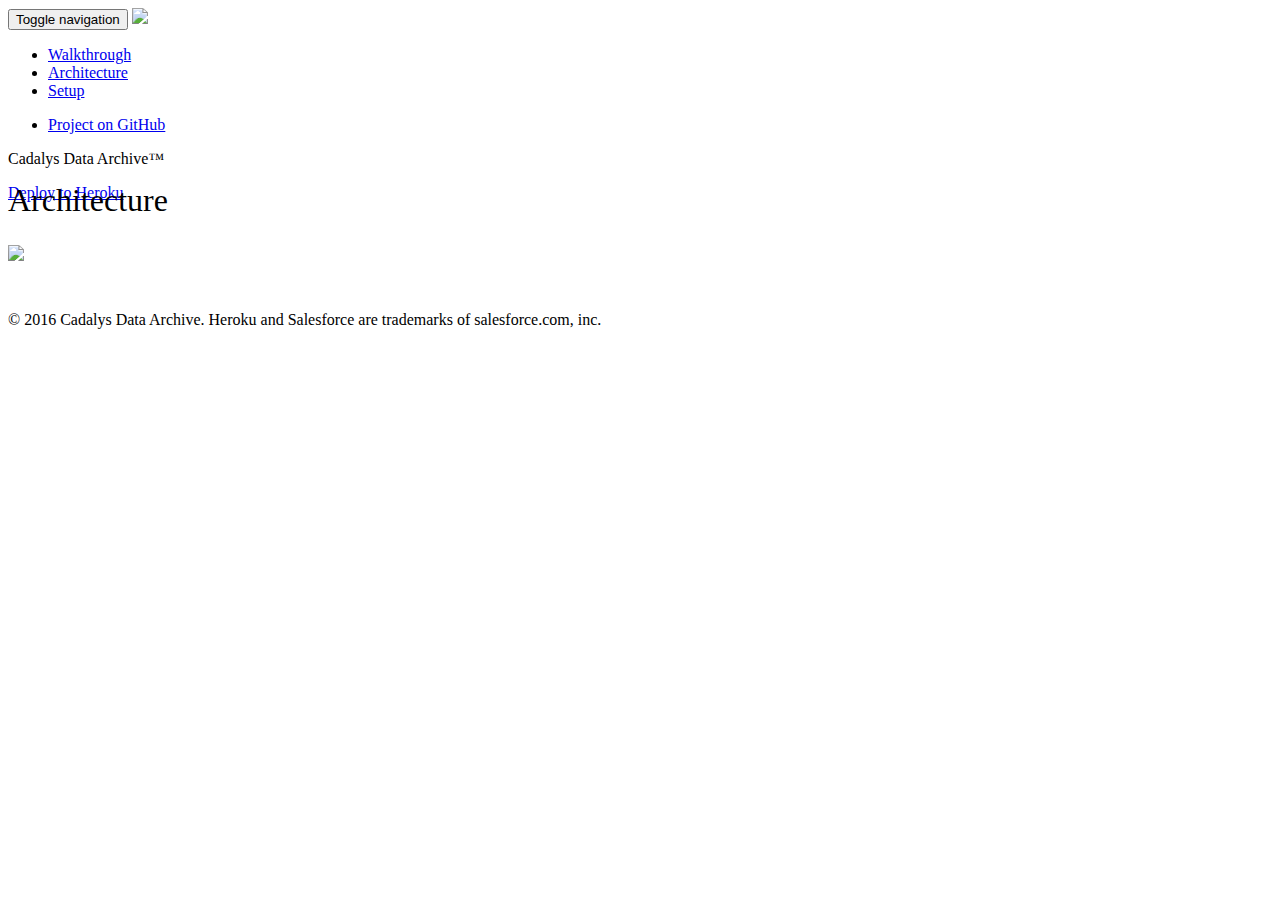
==== architecture.html @ d70b4af3 "changes 12/04/2016" ====
<!DOCTYPE html>
<html>
	<head>
		<meta charset="utf-8">
		<meta name="viewport" content="width=device-width, initial-scale=1">
		<meta http-equiv="X-UA-Compatible" content="IE=edge">
  		<title>Cadalys</title>
  		<link href="css/bootstrap.min.css" rel="stylesheet">
  		<link href="css/styles.css" rel="stylesheet">
  		<script src="js/jquery.min.js"></script>
		<script src="js/bootstrap.min.js"></script>
		<script src="deployBtn.js"></script>
		<script>
			$(document).ready( function(){
	            var deployHref = window.deployBtnLocation;
	            $(".btnDeploy").attr("href",deployHref);
	        });
		</script>
		<style>
			h1.title{
				text-align:left;
				font-size: 32px;
			    font-weight: 400;
			    margin-bottom: 16px;
			    margin-top:-20px;
			}
			.content_desc img{
				margin-bottom: 30px;
    			margin-top: 10px;
			}
		</style>
	</head>
	<body>
		<div class="navbar navbar-default navbar-static-top" role="navigation">
			<div class="container">
			    <div class="navbar-header">
			        <button type="button" class="navbar-toggle" data-toggle="collapse" data-target=".navbar-collapse"> <span class="sr-only">Toggle navigation</span> <span class="icon-bar"></span> <span class="icon-bar"></span> <span class="icon-bar"></span> </button>
			        <a class="navbar-brand" href="index.html"><img class="img_logo" src="images/logo.png" /></a> </div>
			    <div class="navbar-collapse collapse">
			    <ul class="nav navbar-nav">
			        <li><a href="walkthrough.html">Walkthrough</a></li>
			        <li><a href="architecture.html">Architecture</a></li>
			        <li><a href="setup.html">Setup</a></li>
			    </ul>
			    <ul class="nav navbar-nav navbar-right">
			        <li><a target="_blank" href="https://github.com/Cadalys/CadalysDataArchive">Project on GitHub</a></li>
			    </ul>
			    </div>
			</div>
		</div>
		<div class="jumbotron">
			<div class="container center">
			  	<p class="img_text">Cadalys Data Archive&#8482;</p>
			  	<a href="#" class="btnDeploy"><span>Deploy to Heroku</span></a>
		  	</div>
		  </div>
		</div>
		<div class="content_desc">
			<div class="container center">
				<h1 class="title">Architecture</h1>
				<img src="images/architect.png" />
			</div>
		</div>
		<div class="footer">
			<div class="container">
				<p>© 2016 Cadalys Data Archive. Heroku and Salesforce are trademarks of salesforce.com, inc.</p>
			</div>
		</div>
	</body>
</html>
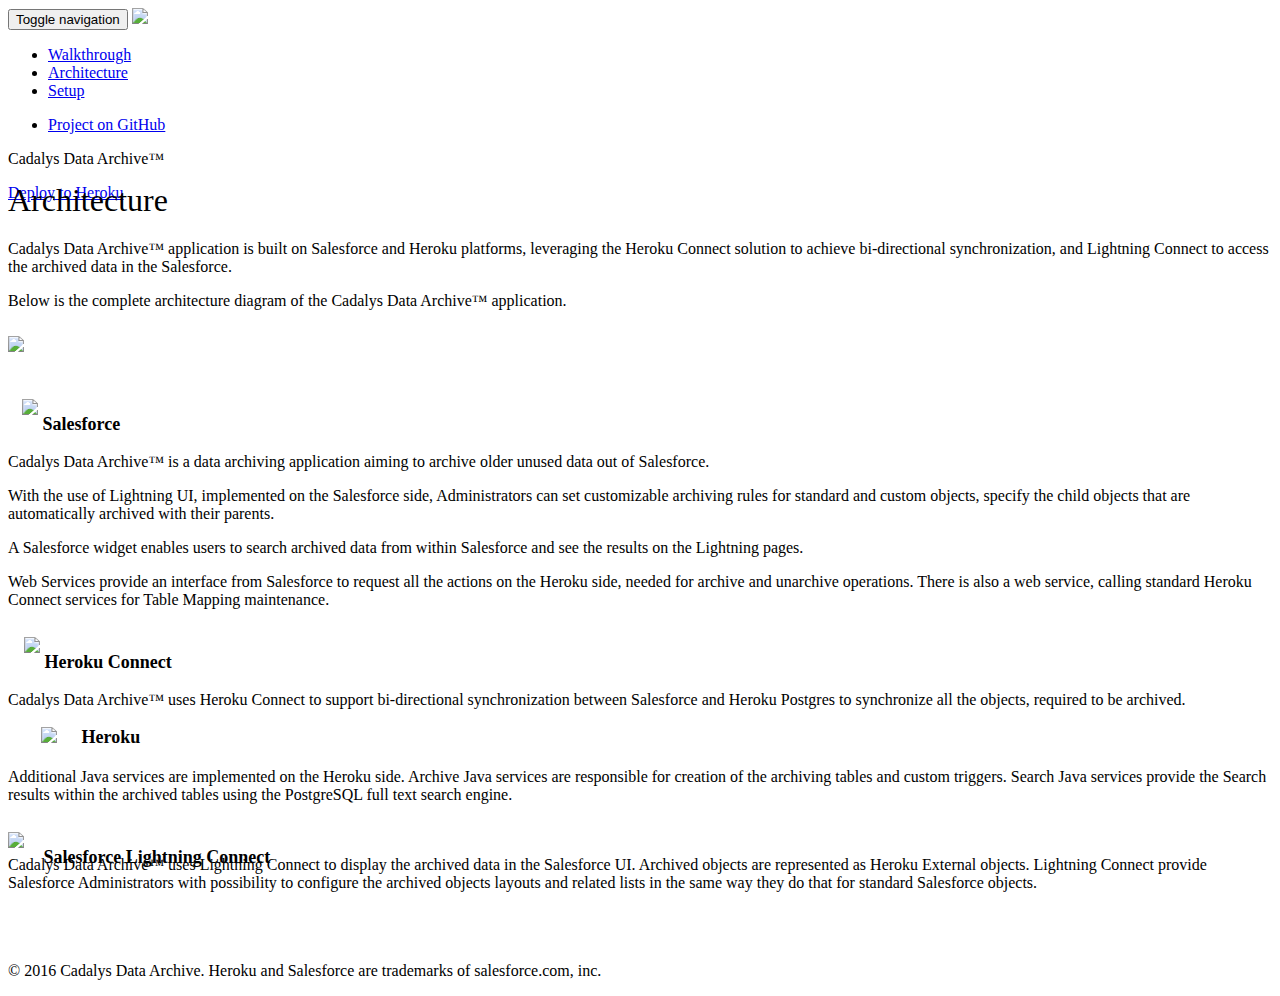
==== commit 2fd37a53: "Architecture" ====
--- a/architecture.html
+++ b/architecture.html
@@ -21,12 +21,22 @@
 				text-align:left;
 				font-size: 32px;
 			    font-weight: 400;
-			    margin-bottom: 16px;
 			    margin-top:-20px;
 			}
 			.content_desc img{
-				margin-bottom: 30px;
+				margin-bottom: 15px;
     			margin-top: 10px;
+			}
+			.description{
+				max-width:100%;
+			}
+			.platform_title{
+				font-weight: bold;
+				font-size: 18px;
+			}
+			.platform_title img{
+				width:90px;
+				height:auto;
 			}
 		</style>
 	</head>
@@ -58,7 +68,30 @@
 		<div class="content_desc">
 			<div class="container center">
 				<h1 class="title">Architecture</h1>
-				<img src="images/architect.png" />
+				<div class="description">
+					<p>Cadalys Data Archive&#8482; application is built on Salesforce and Heroku platforms, leveraging the Heroku Connect solution to achieve bi-directional synchronization, and Lightning Connect to access the archived data in the Salesforce.</p>
+					<p>Below is the complete architecture diagram of the Cadalys Data Archive&#8482; application.</p>
+				</div>
+				<img style="width:100%;" src="images/architect.png" />
+				<div class="description">
+					<p class="platform_title"><img style="margin-left:14px;" src="images/sf.png" /> Salesforce</p>
+					<p>Cadalys Data Archive&#8482; is a data archiving application aiming to archive older unused data out of Salesforce.</p>
+					<p>With the use of Lightning UI, implemented on the Salesforce side, Administrators can set customizable archiving rules for standard and custom objects, specify the child objects that are automatically archived with their parents.</p>
+					<p>A Salesforce widget enables users to search archived data from within Salesforce and see the results on the Lightning pages.</p>
+					<p>Web Services provide an interface from Salesforce to request all the actions on the Heroku side, needed for archive and unarchive operations. There is also a web service, calling standard Heroku Connect services for Table Mapping maintenance.</p>
+				</div>
+				<div class="description">
+					<p class="platform_title"><img style="margin-left:16px;" src="images/connect.png" /> Heroku Connect</p>
+					<p>Cadalys Data Archive&#8482; uses Heroku Connect to support bi-directional synchronization between Salesforce and Heroku Postgres to synchronize all the objects, required to be archived.</p>
+				</div>
+				<div class="description">
+					<p class="platform_title"><img style="width:55px;height:auto;margin:0 20px 0 33px;" src="images/heroku.png" /> Heroku</p>
+					<p style="margin-top:20px;">Additional Java services are implemented on the Heroku side. Archive Java services are responsible for creation of the archiving tables and custom triggers. Search Java services provide the Search results within the archived tables using the PostgreSQL full text search engine.</p>
+				</div>
+				<div class="description" style="margin-bottom:70px;">
+					<p class="platform_title"><img style="width:120px;height:auto;margin-right:15px;" src="images/lightning.png" /> Salesforce Lightning Connect</p>
+					<p style="margin-top:-30px;">Cadalys Data Archive&#8482; uses Lightning Connect to display the archived data in the Salesforce UI. Archived objects are represented as Heroku External objects. Lightning Connect provide Salesforce Administrators with possibility to configure the archived objects layouts and related lists in the same way they do that for standard Salesforce objects.</p>
+				</div>
 			</div>
 		</div>
 		<div class="footer">
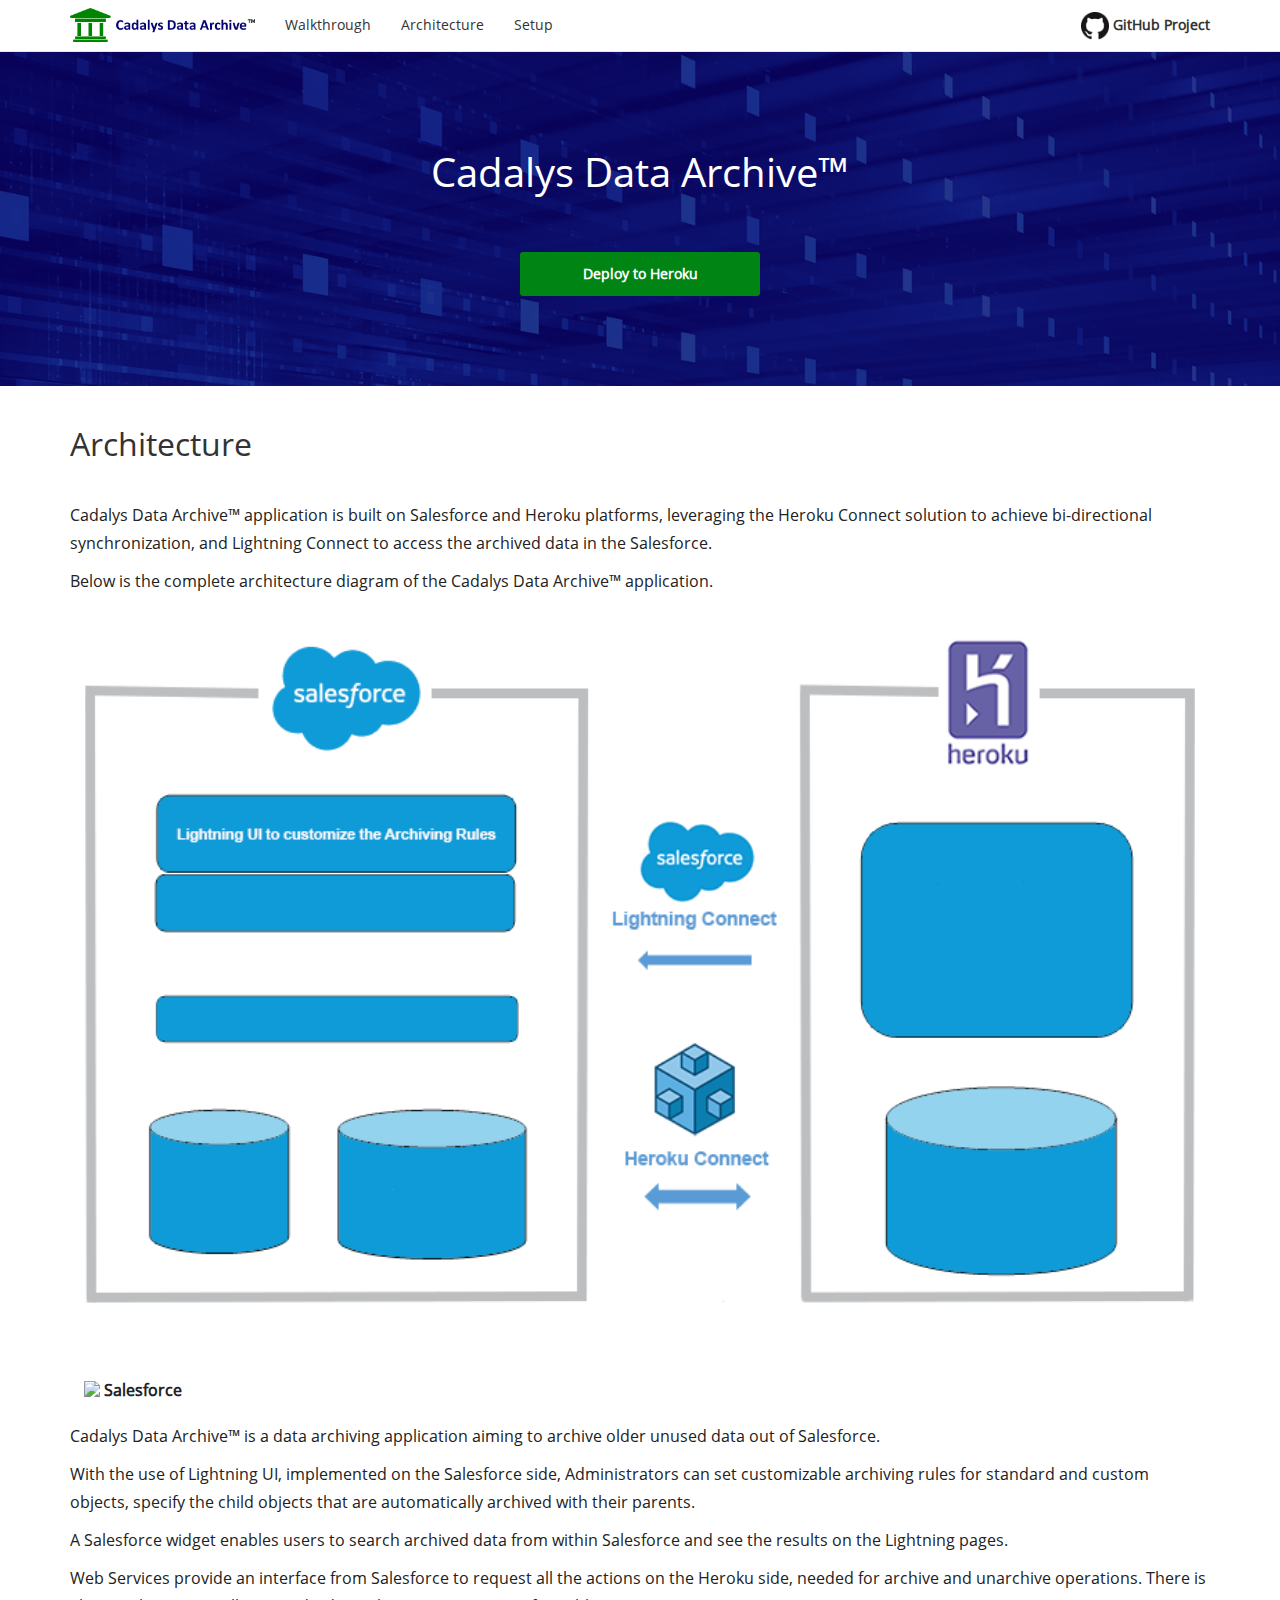
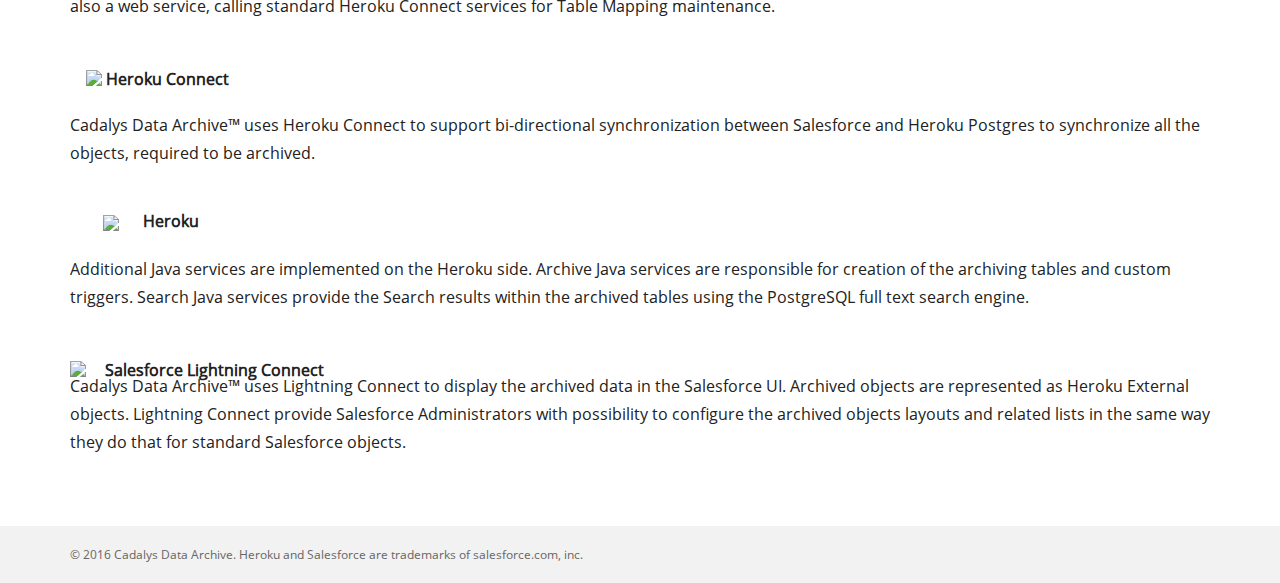
==== commit 062ff2d2: "changes" ====
--- a/architecture.html
+++ b/architecture.html
@@ -53,7 +53,8 @@
 			        <li><a href="setup.html">Setup</a></li>
 			    </ul>
 			    <ul class="nav navbar-nav navbar-right">
-			        <li><a target="_blank" href="https://github.com/Cadalys/CadalysDataArchive">Project on GitHub</a></li>
+			        <li><a target="_blank" href="https://github.com/Cadalys/CadalysDataArchive"><img src="images/github.png" style="border: none;margin: -4px 0;height: 28px;width: 28px;"> GitHub
+          Project</a></li>
 			    </ul>
 			    </div>
 			</div>
--- a/css/styles.css
+++ b/css/styles.css
@@ -0,0 +1,216 @@
+@font-face {
+	font-family: 'OpenSans';
+	src: url('fonts/OpenSans.eot');
+	src: url('fonts/OpenSans.eot?#iefix') format('embedded-opentype'), url('fonts/OpenSans.woff') format('woff'), url('fonts/OpenSans.ttf') format('truetype'), url('fonts/OpenSans.svg#OpenSans') format('svg');
+	font-weight: normal;
+	font-style: normal
+}
+	body{
+		font-family: "OpenSans",arial;
+	}
+	.relative{
+		position:relative;
+	}
+	.absolute{
+		position:absolute;
+	}
+	.center{
+		text-align:center;
+	}
+	.navbar {
+    margin-bottom: 0px;
+}
+.jumbotron{
+	padding: 0;
+	background: url('../images/Cadalys.png');
+	background-size:cover;
+}
+.jumbotron p.img_text{
+	font-size: 40px;
+	font-family: "OpenSans";
+	color: rgb( 255, 255, 255 );
+	line-height: 1;
+	text-align: center;
+	padding: 0;
+	margin: 0;
+	margin-top:100px;
+}
+.navbar-default{
+	background:#fff;
+}
+.btnDeploy{
+    border-radius: 3px;
+    background-color: rgb( 0, 132, 20 );
+    width: 240px;
+    height: 44px;
+    margin: 60px 0 90px;
+    padding: 0;
+    text-align:center;
+    padding-top:12px;
+    text-decoration:none;
+    display:inline-block;
+}
+.btnDeploy:hover{
+	text-decoration:none;
+}
+.btnDeploy:visited{
+	text-decoration:none;
+}
+.btnDeploy:link{
+	text-decoration:none;
+}
+.btnDeploy span{
+    font-size: 14px;
+    font-family: "OpenSans";
+    color: rgb( 255, 255, 255 );
+    font-weight: bold;
+    text-align: center;
+}
+.content_desc{
+	width:100%;
+	background:#fff;
+	margin-top:60px;
+}
+.navbar-brand>img{
+	display:inline-block;
+}
+.navbar-default .navbar-brand{
+	color:#0a026e;
+}
+.navbar-default .navbar-brand:hover{
+	color:#0a026e;
+}
+.navbar-default .navbar-brand:link{
+	color:#0a026e;
+}
+.navbar-default .navbar-brand:visited{
+	color:#0a026e;
+}
+.navbar-brand{
+	font-weight:bold;
+	font-family: "OpenSans";
+	font-size:14px;
+}
+.navbar-brand{
+	margin-left:15px;
+}
+.img_logo{
+	height: 34px;
+    width: auto;
+    margin-top: -7px;
+}
+.navbar-default .navbar-nav>li>a{
+	color:#333;
+}
+.navbar-right li a{
+	font-weight:bold;
+}
+@media (max-width: 768px){
+	.jumbotron p.img_text{
+		font-size:28px;
+		margin-top:60px;
+	}
+	.btnDeploy{
+		margin:50px 0 70px 0;
+	}
+	.content_desc img{
+		width:90%;
+		max-width:400px;
+		height:auto;
+	}
+}
+iframe{
+	margin-top: 30px;
+    border: 4px solid #cccccc;
+    border-radius: 5px;
+}
+@media (max-width: 960px){
+	iframe{
+		width:90%;
+		max-width:780px;
+		height:300px;
+	}
+}
+.description{
+	max-width:620px;
+	margin: 0 auto;
+	padding-top:30px;
+}
+.description p{
+	text-align:left;
+	font-size: 16px;
+	font-family: "OpenSans";
+	color: rgb( 34, 34, 34 );
+	line-height: 1.75;
+}
+.btnBlue{
+	margin: 40px 0 25px;
+	background: #0a026e;
+}
+.key_features{
+	background: #f2f2f2;
+	padding-top: 85px;
+	padding-bottom: 45px;
+}
+.feature{
+	padding-bottom: 30px;
+}
+.feature img{
+	width:50px;
+	height:50px;
+}
+.demo_video{
+	width:100%;
+	background:#fff;
+	padding-top:60px;
+	padding-bottom:90px;
+}
+.key_title{
+	font-size:16px;
+	font-weight:bold;
+	color: rgb( 34, 34, 34 );
+	margin-top:22px;
+}
+.key_text{
+	font-size:16px;
+	color: #666666;
+}
+.footer{
+	background: #f2f2f2;
+}
+.footer p{
+	font-size: 12px;
+		font-family: "OpenSans";
+		color: rgb( 102, 102, 102 );
+		margin: 20px 0;
+}
+.demo_video p{
+	font-weight:bold;
+}
+.btnSalesforce{
+	background: rgb(24,156,216);
+	width: 240px;
+    height: 44px;
+    border-radius: 3px;
+    padding: 0;
+    text-align: center;
+    padding-top: 12px;
+    display: inline-block;
+    margin-bottom:50px;
+}
+.btnSalesforce span {
+    font-size: 14px;
+    font-family: "OpenSans";
+    color: rgb( 255, 255, 255 );
+    font-weight: bold;
+    text-align: center;
+}
+.btnSalesforce:hover{
+	text-decoration:none;
+}
+.btnSalesforce:visited{
+	text-decoration:none;
+}
+.btnSalesforce:link{
+	text-decoration:none;
+}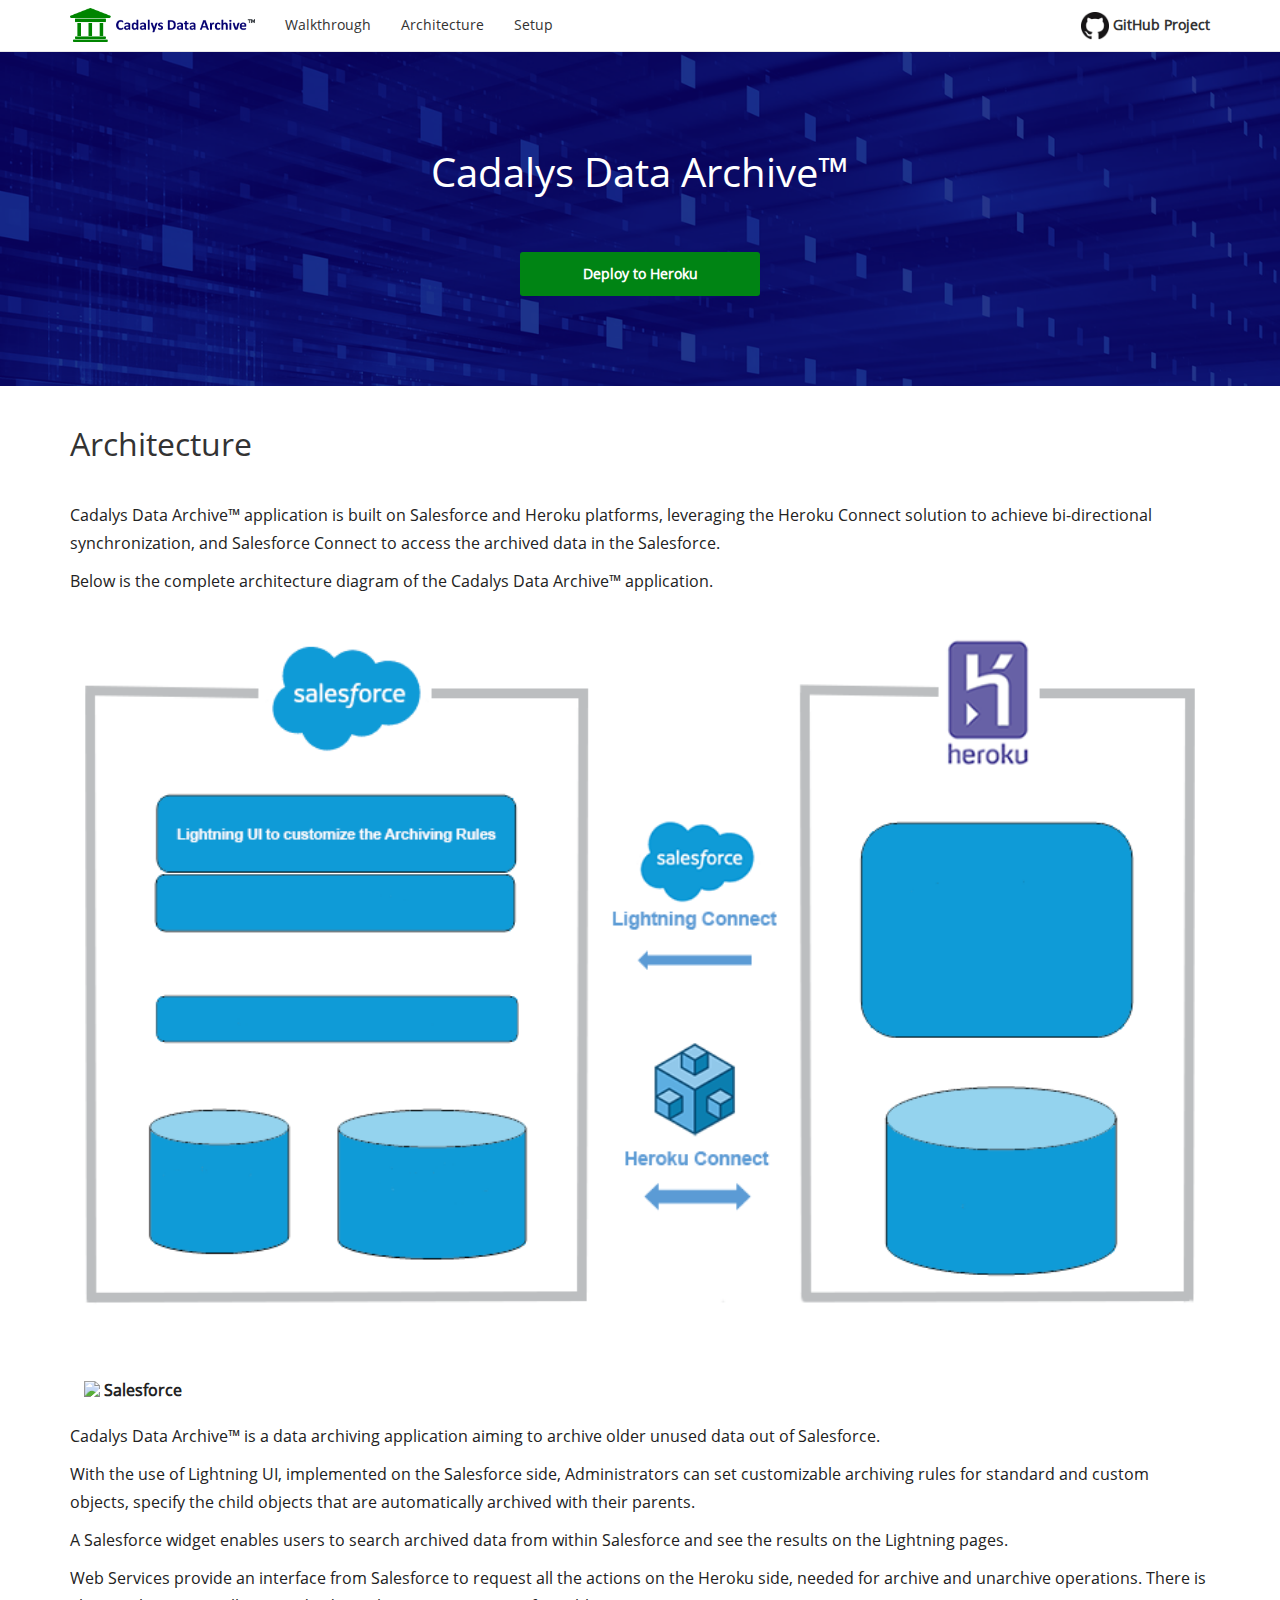
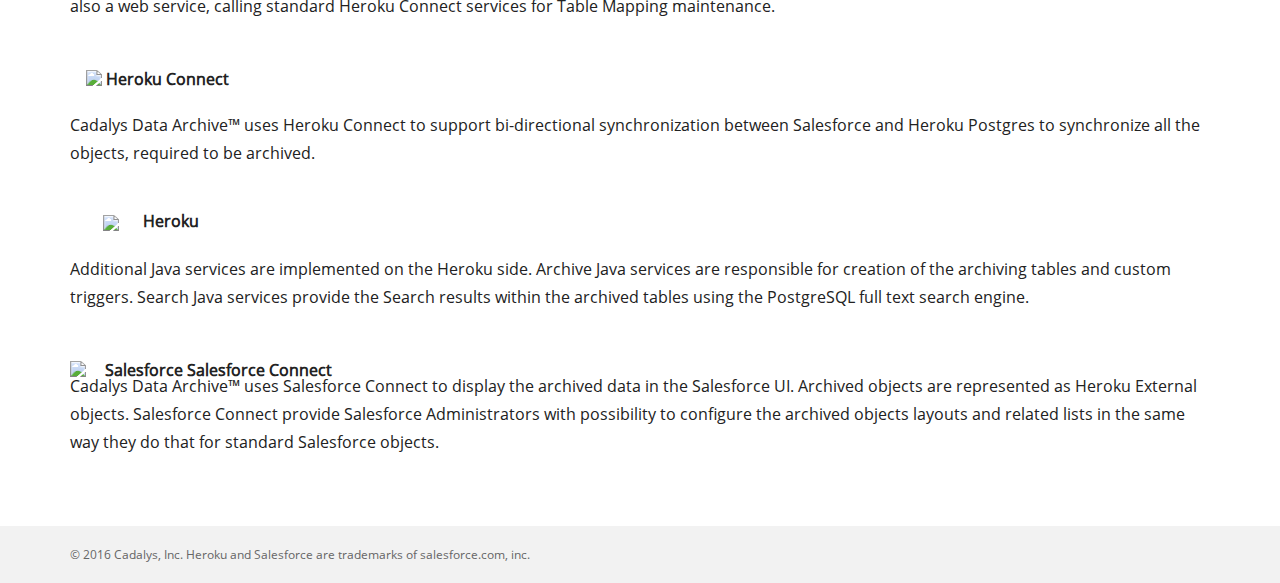
==== commit 70dde3f5: "Updated Copyright text." ====
--- a/architecture.html
+++ b/architecture.html
@@ -4,7 +4,8 @@
 		<meta charset="utf-8">
 		<meta name="viewport" content="width=device-width, initial-scale=1">
 		<meta http-equiv="X-UA-Compatible" content="IE=edge">
-  		<title>Cadalys</title>
+  		<title>Cadalys Data Archive</title>
+  		<link rel="icon" href="images/favicon.ico" type="image/x-icon" />
   		<link href="css/bootstrap.min.css" rel="stylesheet">
   		<link href="css/styles.css" rel="stylesheet">
   		<script src="js/jquery.min.js"></script>
@@ -70,7 +71,7 @@
 			<div class="container center">
 				<h1 class="title">Architecture</h1>
 				<div class="description">
-					<p>Cadalys Data Archive&#8482; application is built on Salesforce and Heroku platforms, leveraging the Heroku Connect solution to achieve bi-directional synchronization, and Lightning Connect to access the archived data in the Salesforce.</p>
+					<p>Cadalys Data Archive&#8482; application is built on Salesforce and Heroku platforms, leveraging the Heroku Connect solution to achieve bi-directional synchronization, and Salesforce Connect to access the archived data in the Salesforce.</p>
 					<p>Below is the complete architecture diagram of the Cadalys Data Archive&#8482; application.</p>
 				</div>
 				<img style="width:100%;" src="images/architect.png" />
@@ -90,14 +91,14 @@
 					<p style="margin-top:20px;">Additional Java services are implemented on the Heroku side. Archive Java services are responsible for creation of the archiving tables and custom triggers. Search Java services provide the Search results within the archived tables using the PostgreSQL full text search engine.</p>
 				</div>
 				<div class="description" style="margin-bottom:70px;">
-					<p class="platform_title"><img style="width:120px;height:auto;margin-right:15px;" src="images/lightning.png" /> Salesforce Lightning Connect</p>
-					<p style="margin-top:-30px;">Cadalys Data Archive&#8482; uses Lightning Connect to display the archived data in the Salesforce UI. Archived objects are represented as Heroku External objects. Lightning Connect provide Salesforce Administrators with possibility to configure the archived objects layouts and related lists in the same way they do that for standard Salesforce objects.</p>
+					<p class="platform_title"><img style="width:120px;height:auto;margin-right:15px;" src="images/lightning.png" /> Salesforce Salesforce Connect</p>
+					<p style="margin-top:-30px;">Cadalys Data Archive&#8482; uses Salesforce Connect to display the archived data in the Salesforce UI. Archived objects are represented as Heroku External objects. Salesforce Connect provide Salesforce Administrators with possibility to configure the archived objects layouts and related lists in the same way they do that for standard Salesforce objects.</p>
 				</div>
 			</div>
 		</div>
 		<div class="footer">
 			<div class="container">
-				<p>© 2016 Cadalys Data Archive. Heroku and Salesforce are trademarks of salesforce.com, inc.</p>
+				<p>© 2016 Cadalys, Inc. Heroku and Salesforce are trademarks of salesforce.com, inc.</p>
 			</div>
 		</div>
 	</body>
